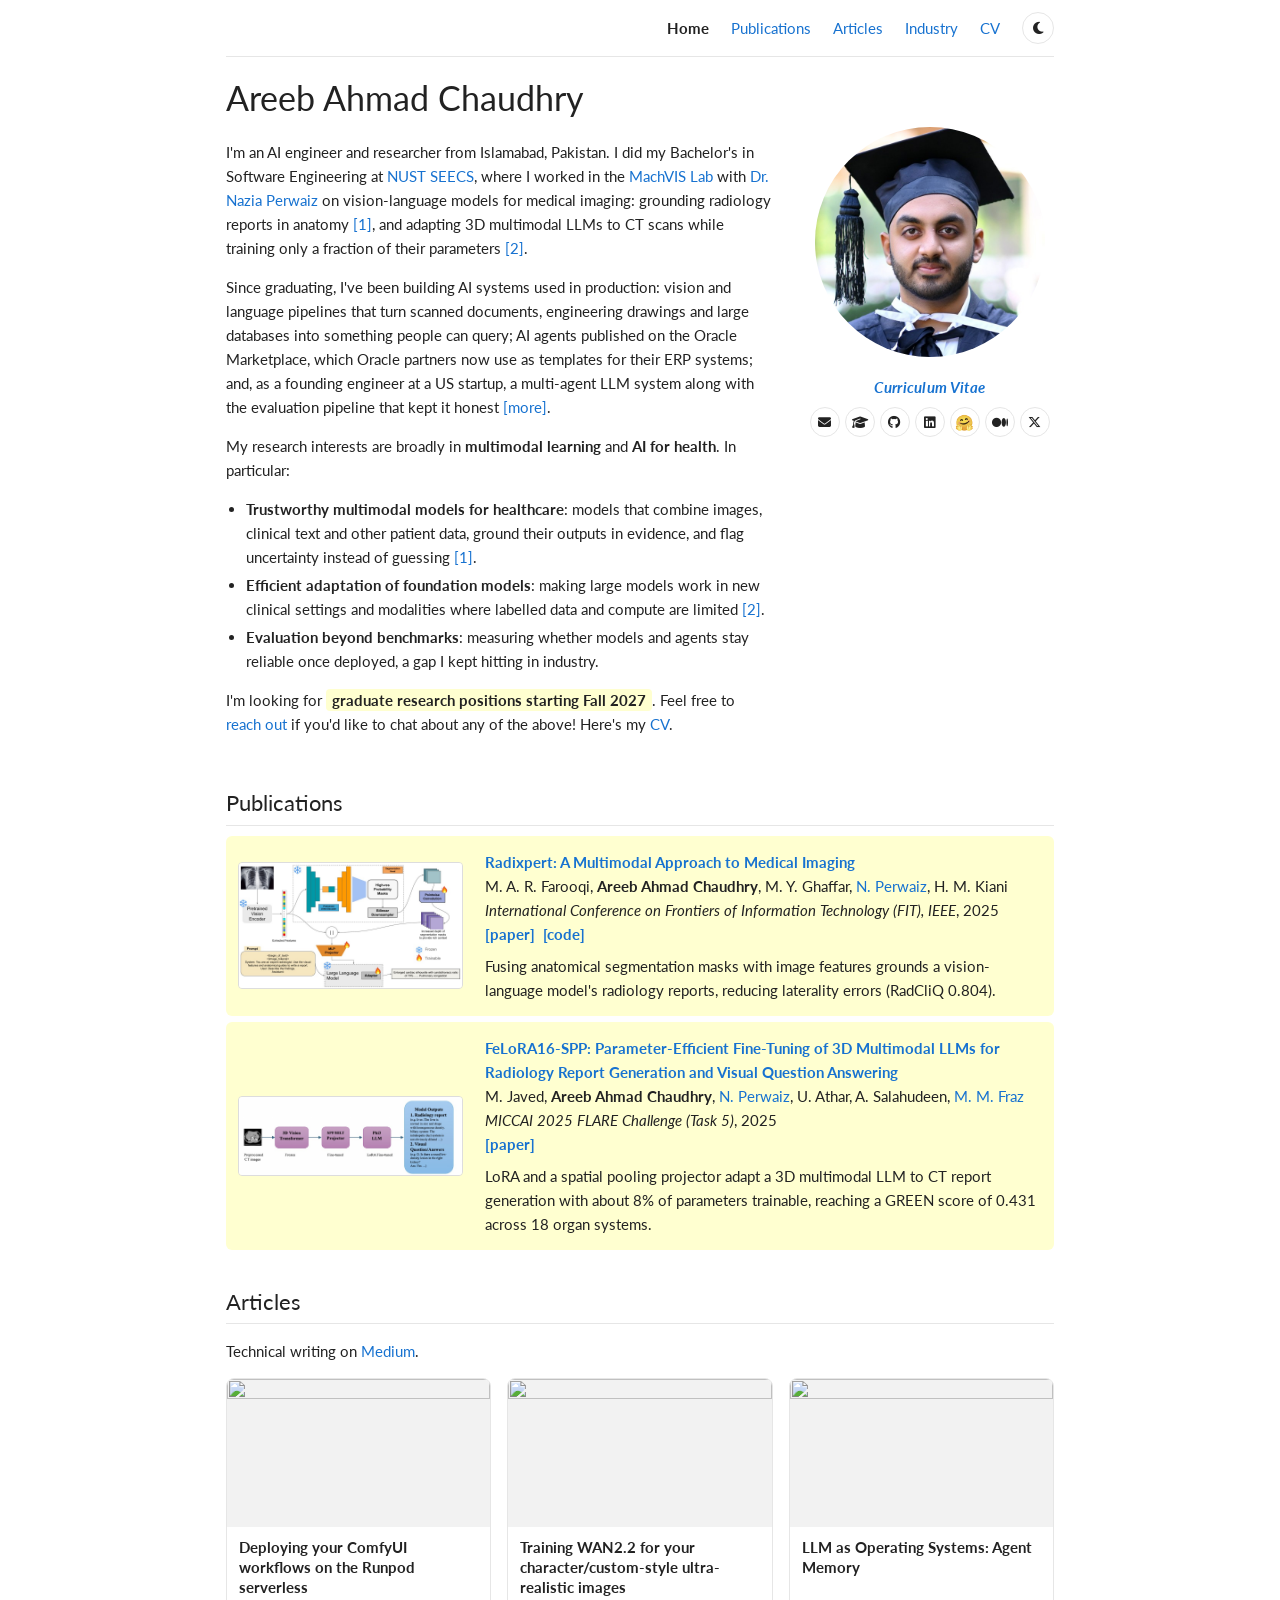
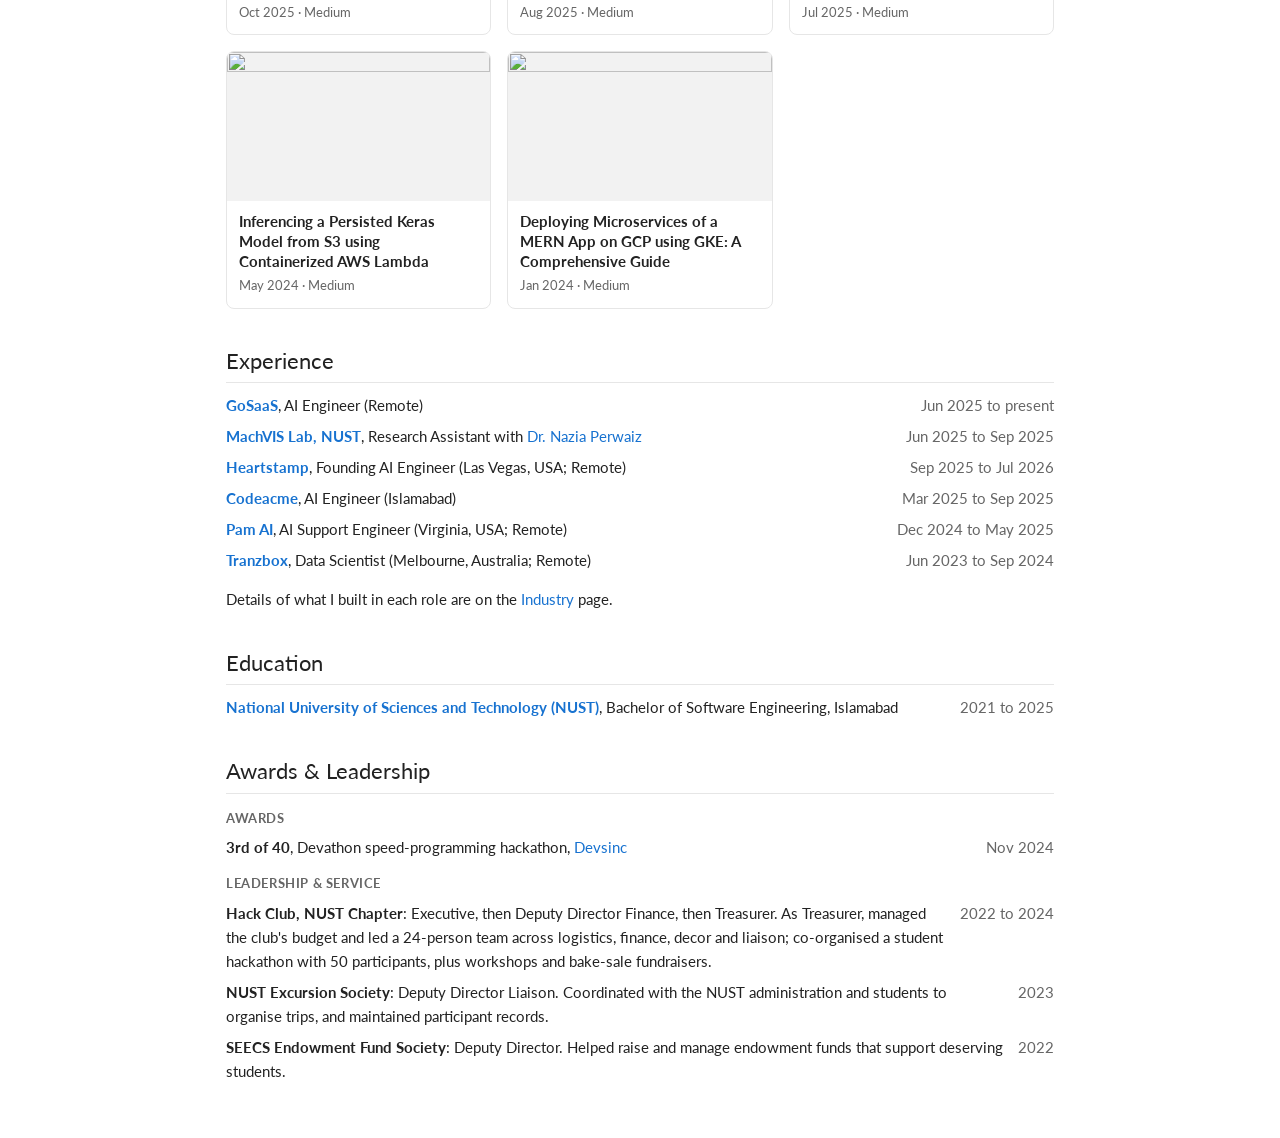
==== index.html @ 4579cf92 "Point Radixpert code link to AreebAhmad-02/Radixpertv2 (site and CV) Co-Authored-By: Claude Opus 5.5" ====
<!DOCTYPE html>
<html lang="en">
<head>
<meta charset="utf-8">
<meta name="viewport" content="width=device-width, initial-scale=1">
<title>Areeb Ahmad Chaudhry</title>
<meta name="description" content="Areeb Ahmad Chaudhry: AI engineer working on multimodal learning, LLM agents and trustworthy AI. Looking for graduate research positions starting Fall 2027.">
<link href="https://fonts.googleapis.com/css2?family=Lato:wght@400;700&display=swap" rel="stylesheet">
<link rel="stylesheet" href="https://cdnjs.cloudflare.com/ajax/libs/font-awesome/6.5.2/css/all.min.css">
<script>(function(){try{var t=localStorage.getItem('theme');if(t)document.documentElement.setAttribute('data-theme',t);}catch(e){}})();</script>
<link rel="icon" href="favicon.svg" type="image/svg+xml">
<link rel="icon" href="favicon-32.png" sizes="32x32" type="image/png">
<link rel="apple-touch-icon" href="apple-touch-icon.png">
<link rel="stylesheet" href="style.css?v=7">
</head>
<body>
<div class="wrap">
  <header class="top"><nav><a class="on" href="./">Home</a><a href="./#publications">Publications</a><a href="./#articles">Articles</a><a href="industry.html">Industry</a><a href="cv.html">CV</a><button class="theme" id="themeBtn" type="button" aria-label="Switch light or dark mode" title="Light / dark"><i class="fa-solid fa-moon"></i></button></nav></header>

  <div class="intro">
    <div class="bio">
      <h1>Areeb Ahmad Chaudhry</h1>
      <p>I'm an AI engineer and researcher from Islamabad, Pakistan. I did my Bachelor's in Software Engineering at <a href="https://seecs.nust.edu.pk/">NUST SEECS</a>, where I worked in the <a href="https://vision.seecs.edu.pk/">MachVIS Lab</a> with <a href="https://scholar.google.com/citations?user=8q5XnWQAAAAJ&hl=en">Dr. Nazia Perwaiz</a> on vision-language models for medical imaging: grounding radiology reports in anatomy <a href="#radixpert">[1]</a>, and adapting 3D multimodal LLMs to CT scans while training only a fraction of their parameters <a href="#felora">[2]</a>.</p>
      <p>Since graduating, I've been building AI systems used in production: vision and language pipelines that turn scanned documents, engineering drawings and large databases into something people can query; AI agents published on the Oracle Marketplace, which Oracle partners now use as templates for their ERP systems; and, as a founding engineer at a US startup, a multi-agent LLM system along with the evaluation pipeline that kept it honest <a href="industry.html">[more]</a>.</p>
      <p>My research interests are broadly in <b>multimodal learning</b> and <b>AI for health</b>. In particular:</p>
      <ul class="interests">
        <li><b>Trustworthy multimodal models for healthcare</b>: models that combine images, clinical text and other patient data, ground their outputs in evidence, and flag uncertainty instead of guessing <a href="#radixpert">[1]</a>.</li>
        <li><b>Efficient adaptation of foundation models</b>: making large models work in new clinical settings and modalities where labelled data and compute are limited <a href="#felora">[2]</a>.</li>
        <li><b>Evaluation beyond benchmarks</b>: measuring whether models and agents stay reliable once deployed, a gap I kept hitting in industry.</li>
      </ul>
      <p>I'm looking for <b class="cta">graduate research positions starting Fall 2027</b>. Feel free to <a href="mailto:chaudhry.bese21seecs@seecs.edu.pk">reach out</a> if you'd like to chat about any of the above! Here's my <a href="cv.html">CV</a>.</p>
    </div>
    <div class="photo"><img src="images/areeb.jpg" alt="Areeb Ahmad Chaudhry"><a class="cvlink" href="cv.html">Curriculum Vitae</a><div class="circsoc"><a href="mailto:chaudhry.bese21seecs@seecs.edu.pk" title="Email" aria-label="Email"><i class="fa-solid fa-envelope"></i></a><a href="https://scholar.google.com/citations?user=gaDnnFwAAAAJ" title="Google Scholar" aria-label="Google Scholar" target="_blank" rel="noopener"><i class="fa-solid fa-graduation-cap"></i></a><a href="https://github.com/AreebAhmad-02" title="GitHub" aria-label="GitHub" target="_blank" rel="noopener"><i class="fa-brands fa-github"></i></a><a href="https://linkedin.com/in/areeb-ahmad02" title="LinkedIn" aria-label="LinkedIn" target="_blank" rel="noopener"><i class="fa-brands fa-linkedin"></i></a><a href="https://huggingface.co/Areeb-02" title="Hugging Face" aria-label="Hugging Face" target="_blank" rel="noopener"><span class="hfi">🤗</span></a><a href="https://medium.com/@ahmadareeb3026" title="Medium" aria-label="Medium" target="_blank" rel="noopener"><i class="fa-brands fa-medium"></i></a><a href="https://x.com/areebahmad_ai" title="X" aria-label="X" target="_blank" rel="noopener"><i class="fa-brands fa-x-twitter"></i></a></div></div>
  </div>

  <h2 id="publications">Publications</h2>
  <div class="pub hl" id="radixpert">
    <div class="thumb"><img src="images/radixpert.jpg" alt="Radixpert architecture"></div>
    <div class="txt">
      <a href="https://ieeexplore.ieee.org/abstract/document/11333658"><span class="papername">Radixpert: A Multimodal Approach to Medical Imaging</span></a><br>
      M. A. R. Farooqi, <b>Areeb Ahmad Chaudhry</b>, M. Y. Ghaffar, <a href="https://scholar.google.com/citations?user=8q5XnWQAAAAJ&hl=en">N. Perwaiz</a>, H. M. Kiani<br>
      <span class="venue">International Conference on Frontiers of Information Technology (FIT), IEEE</span>, 2025<br>
      <span class="btns"><a href="https://ieeexplore.ieee.org/abstract/document/11333658">[paper]</a> <a href="https://github.com/AreebAhmad-02/Radixpertv2">[code]</a></span>
      <p>Fusing anatomical segmentation masks with image features grounds a vision-language model's radiology reports, reducing laterality errors (RadCliQ 0.804).</p>
    </div>
  </div>
  <div class="pub hl" id="felora">
    <div class="thumb"><img src="images/felora.jpg" alt="FeLoRA16-SPP pipeline"></div>
    <div class="txt">
      <a href="https://openreview.net/forum?id=cFrCa5Rvk6"><span class="papername">FeLoRA16-SPP: Parameter-Efficient Fine-Tuning of 3D Multimodal LLMs for Radiology Report Generation and Visual Question Answering</span></a><br>
      M. Javed, <b>Areeb Ahmad Chaudhry</b>, <a href="https://scholar.google.com/citations?user=8q5XnWQAAAAJ&hl=en">N. Perwaiz</a>, U. Athar, A. Salahudeen, <a href="https://scholar.google.com/citations?user=tpfgan0AAAAJ&hl=en">M. M. Fraz</a><br>
      <span class="venue">MICCAI 2025 FLARE Challenge (Task 5)</span>, 2025<br>
      <span class="btns"><a href="https://openreview.net/forum?id=cFrCa5Rvk6">[paper]</a></span>
      <p>LoRA and a spatial pooling projector adapt a 3D multimodal LLM to CT report generation with about 8% of parameters trainable, reaching a GREEN score of 0.431 across 18 organ systems.</p>
    </div>
  </div>

  <h2 id="articles">Articles</h2>
  <p>Technical writing on <a href="https://medium.com/@ahmadareeb3026" target="_blank" rel="noopener">Medium</a>.</p>
    <div class="artgrid">
    <a class="art" href="https://medium.com/@ahmadareeb3026/deploying-your-comfyui-workflows-on-the-runpod-serverless-2f0f0a79a8e8" target="_blank" rel="noopener"><img src="https://cdn-images-1.medium.com/max/1024/0*BXoYJKGeRRl789d8.png" alt=""><span class="arttitle">Deploying your ComfyUI workflows on the Runpod serverless</span><span class="artdate">Oct 2025 · Medium</span></a>
    <a class="art" href="https://medium.com/@ahmadareeb3026/training-wan2-2-for-your-character-custom-style-ultra-realistic-images-f8993350c862" target="_blank" rel="noopener"><img src="https://cdn-images-1.medium.com/max/1024/1*T2lGdZhHcwRC3Qsj7nzWSw.png" alt=""><span class="arttitle">Training WAN2.2 for your character/custom-style ultra-realistic images</span><span class="artdate">Aug 2025 · Medium</span></a>
    <a class="art" href="https://medium.com/@ahmadareeb3026/llm-as-operating-systems-agent-memory-b70c1213a5f7" target="_blank" rel="noopener"><img src="https://cdn-images-1.medium.com/max/855/1*ynoFM_j2BGD4Xfq0XisX4w.png" alt=""><span class="arttitle">LLM as Operating Systems: Agent Memory</span><span class="artdate">Jul 2025 · Medium</span></a>
    <a class="art" href="https://medium.com/@ahmadareeb3026/reading-and-prediction-using-persisted-keras-model-on-aws-lambda-using-docker-image-03d959a5521e" target="_blank" rel="noopener"><img src="https://cdn-images-1.medium.com/max/1024/1*e2LWaDAqcRlOZsM_Of6LMQ.png" alt=""><span class="arttitle">Inferencing a Persisted Keras Model from S3 using Containerized AWS Lambda</span><span class="artdate">May 2024 · Medium</span></a>
    <a class="art" href="https://medium.com/@ahmadareeb3026/streamlining-microservices-of-a-mern-app-on-gcp-using-gke-a-comprehensive-guide-286a80f2ec38" target="_blank" rel="noopener"><img src="https://cdn-images-1.medium.com/max/1024/1*M5GV9zSZxFeFDQhAv7I5dw.png" alt=""><span class="arttitle">Deploying Microservices of a MERN App on GCP using GKE: A Comprehensive Guide</span><span class="artdate">Jan 2024 · Medium</span></a>
  </div>

  <h2>Experience</h2>
  <div class="row"><div><a href="https://gosaas.ai/"><b>GoSaaS</b></a>, AI Engineer (Remote)</div><div class="when">Jun 2025 to present</div></div>
  <div class="row"><div><a href="https://vision.seecs.edu.pk/"><b>MachVIS Lab, NUST</b></a>, Research Assistant with <a href="https://scholar.google.com/citations?user=8q5XnWQAAAAJ&hl=en">Dr. Nazia Perwaiz</a></div><div class="when">Jun 2025 to Sep 2025</div></div>
  <div class="row"><div><a href="https://heartstamp.com/"><b>Heartstamp</b></a>, Founding AI Engineer (Las Vegas, USA; Remote)</div><div class="when">Sep 2025 to Jul 2026</div></div>
  <div class="row"><div><a href="https://codeacme.com/"><b>Codeacme</b></a>, AI Engineer (Islamabad)</div><div class="when">Mar 2025 to Sep 2025</div></div>
  <div class="row"><div><a href="https://pam.ai/"><b>Pam AI</b></a>, AI Support Engineer (Virginia, USA; Remote)</div><div class="when">Dec 2024 to May 2025</div></div>
  <div class="row"><div><a href="https://tranzbox.au/"><b>Tranzbox</b></a>, Data Scientist (Melbourne, Australia; Remote)</div><div class="when">Jun 2023 to Sep 2024</div></div>
  <p>Details of what I built in each role are on the <a href="industry.html">Industry</a> page.</p>

  <h2>Education</h2>
  <div class="row"><div><a href="https://nust.edu.pk/"><b>National University of Sciences and Technology (NUST)</b></a>, Bachelor of Software Engineering, Islamabad</div><div class="when">2021 to 2025</div></div>

  <h2 id="activities">Awards &amp; Leadership</h2>
  <p class="sub"><b>Awards</b></p>
  <div class="row"><div><b>3rd of 40</b>, Devathon speed-programming hackathon, <a href="https://devsinc.com/" target="_blank" rel="noopener">Devsinc</a></div><div class="when">Nov 2024</div></div>
  <p class="sub"><b>Leadership &amp; Service</b></p>
  <div class="row"><div><b>Hack Club, NUST Chapter</b>: Executive, then Deputy Director Finance, then Treasurer. As Treasurer, managed the club's budget and led a 24-person team across logistics, finance, decor and liaison; co-organised a student hackathon with 50 participants, plus workshops and bake-sale fundraisers.</div><div class="when">2022 to 2024</div></div>
  <div class="row"><div><b>NUST Excursion Society</b>: Deputy Director Liaison. Coordinated with the NUST administration and students to organise trips, and maintained participant records.</div><div class="when">2023</div></div>
  <div class="row"><div><b>SEECS Endowment Fund Society</b>: Deputy Director. Helped raise and manage endowment funds that support deserving students.</div><div class="when">2022</div></div>

</div>
<script>
(function(){var b=document.getElementById('themeBtn'),r=document.documentElement;
function cur(){var t=r.getAttribute('data-theme');return t==='dark'?'dark':'light';}
function ic(){b.innerHTML=cur()==='dark'?'<i class="fa-solid fa-sun"></i>':'<i class="fa-solid fa-moon"></i>';}
b.addEventListener('click',function(){var n=cur()==='dark'?'light':'dark';r.setAttribute('data-theme',n);try{localStorage.setItem('theme',n);}catch(e){}ic();});ic();})();
</script>
</body>
</html>
---- style.css ----
:root { --bg:#fff; --link:#1772d0; --hover:#f09228; --text:#222; --muted:#666; --hl:#ffffd0; --chip:#eef4fb; --rule:#e6e6e6; }
* { box-sizing:border-box; }
body { margin:0; background:var(--bg); color:var(--text); font-family:'Lato',Verdana,Helvetica,sans-serif; font-size:15px; line-height:1.6; }
.wrap { max-width:860px; margin:0 auto; padding:0 16px 48px; }
a { color:var(--link); text-decoration:none; }
a:hover { color:var(--hover); }
nav { display:flex; justify-content:flex-end; gap:22px; font-size:15px; padding:6px 0 18px; }
nav a.on { color:var(--text); font-weight:700; }
h1 { font-size:34px; font-weight:400; margin:0 0 12px; }
h2 { font-size:22px; font-weight:400; margin:34px 0 10px; padding-bottom:4px; border-bottom:1px solid var(--rule); }
.intro { display:flex; gap:32px; align-items:flex-start; }
.intro .bio { flex:1 1 64%; }
.intro .photo { flex:0 0 30%; text-align:center; }
.intro .photo img { width:100%; max-width:230px; aspect-ratio:1/1; object-fit:cover; object-position:50% 25%; border-radius:50%; }
.links { margin-top:10px; }
.cta { background:var(--hl); padding:2px 6px; border-radius:4px; }
.chips { display:flex; flex-wrap:wrap; gap:8px; margin:6px 0 10px; }
.chip { background:var(--chip); color:#1d4f86; font-size:13px; font-weight:700; padding:4px 10px; border-radius:14px; }
ul { padding-left:20px; margin:6px 0; }
li { margin:4px 0; }
.date { color:var(--muted); display:inline-block; min-width:80px; font-weight:700; }
.pub { display:flex; gap:22px; align-items:center; padding:14px 12px; border-radius:6px; margin:6px 0; }
.pub.hl { background:var(--hl); }
.pub .thumb { flex:0 0 28%; }
.pub .thumb img { width:100%; border:1px solid #ddd; border-radius:4px; display:block; background:#fff; }
.pub .txt { flex:1; }
.papername { font-weight:700; }
.venue { font-style:italic; }
.pub p { margin:8px 0 0; }
.row { display:flex; justify-content:space-between; gap:12px; margin:7px 0; }
.row .when { color:var(--muted); white-space:nowrap; }
.job { margin:18px 0; }
.job ul { margin-top:4px; }
.skills div { margin:5px 0; }
.foot { text-align:right; font-size:12px; color:#999; margin-top:40px; }
@media (max-width:640px) {
  nav { justify-content:center; }
  .intro { flex-direction:column-reverse; gap:12px; }
  .intro .photo img { max-width:160px; }
  h1 { text-align:center; }
  .pub { flex-direction:column; align-items:flex-start; }
  .pub .thumb { width:100%; }
  .row { flex-direction:column; gap:0; }
}
.btns a { font-weight:700; margin-right:4px; }

/* ---- theme: dark ---- */
html[data-theme="dark"] { --bg:#121212; --link:#6ab0ff; --hover:#ffb35c; --text:#e6e6e6; --muted:#a0a0a0; --hl:#2a2a1c; --chip:#1d2a3a; --rule:#333; }
html[data-theme="dark"] body { background:#121212; }
html[data-theme="dark"] .chip { color:#9cc8ff; }
html[data-theme="dark"] .pub .thumb img { border-color:#444; }
html[data-theme="dark"] .cta { color:#1a1a1a; background:#ffe680; }
html[data-theme="dark"] .viewer { border-color:#444; }

/* ---- header bar: social icons left, nav + toggle right ---- */
header.top { position:sticky; top:0; z-index:50; display:flex; justify-content:flex-end; align-items:center; gap:12px; padding:12px 0; margin-bottom:14px; flex-wrap:wrap; background:var(--bg); border-bottom:1px solid var(--rule); }
header.top nav { margin-left:auto; }
header.top nav { padding:0; align-items:center; }
.navsoc { display:flex; gap:14px; font-size:19px; align-items:center; }
.navsoc a { color:var(--text); opacity:.85; }
.navsoc a:hover { color:var(--hover); opacity:1; }
.hfi { font-size:18px; line-height:1; filter:grayscale(0.2); }
.theme { background:none; border:1px solid var(--rule); color:var(--text); width:32px; height:32px; border-radius:50%; cursor:pointer; font-size:14px; display:inline-flex; align-items:center; justify-content:center; }
.theme:hover { color:var(--hover); border-color:var(--hover); }

/* ---- under the photo: CV link + round icon buttons ---- */
.photo .cvlink { display:block; margin:12px 0 8px; font-weight:700; font-style:italic; letter-spacing:.3px; }
.circsoc { display:flex; flex-wrap:wrap; justify-content:center; gap:5px; }
.circsoc a { width:30px; height:30px; border:1px solid var(--rule); border-radius:50%; display:inline-flex; align-items:center; justify-content:center; color:var(--text); font-size:13px; }
.circsoc a:hover { color:var(--hover); border-color:var(--hover); }
.circsoc .hfi { font-size:15px; }

@media (max-width:640px) {
  header.top { justify-content:center; }
  .navsoc { justify-content:center; width:100%; }
  header.top nav { justify-content:center; width:100%; }
}

/* ---- articles grid ---- */
.artgrid { display:grid; grid-template-columns:repeat(auto-fill,minmax(240px,1fr)); gap:16px; margin-top:10px; }
.art { display:flex; flex-direction:column; border:1px solid var(--rule); border-radius:8px; overflow:hidden; color:var(--text); background:transparent; transition:transform .15s ease, border-color .15s ease; }
.art:hover { transform:translateY(-2px); border-color:var(--hover); color:var(--text); }
.art img { width:100%; aspect-ratio:16/9; object-fit:cover; display:block; background:#f2f2f2; }
.arttitle { font-weight:700; padding:10px 12px 4px; line-height:1.35; }
.artdate { color:var(--muted); font-size:13px; padding:0 12px 12px; margin-top:auto; }
h2[id], .pub[id] { scroll-margin-top:70px; }
.sub { margin:14px 0 4px; color:var(--muted); font-size:13px; text-transform:uppercase; letter-spacing:.6px; }
ul.interests { margin:4px 0 12px; }
.intro .photo { padding-top:56px; }
@media (max-width:640px){ .intro .photo { padding-top:0; } }
@media (max-width:480px){ header.top nav { gap:12px; font-size:14px; } }
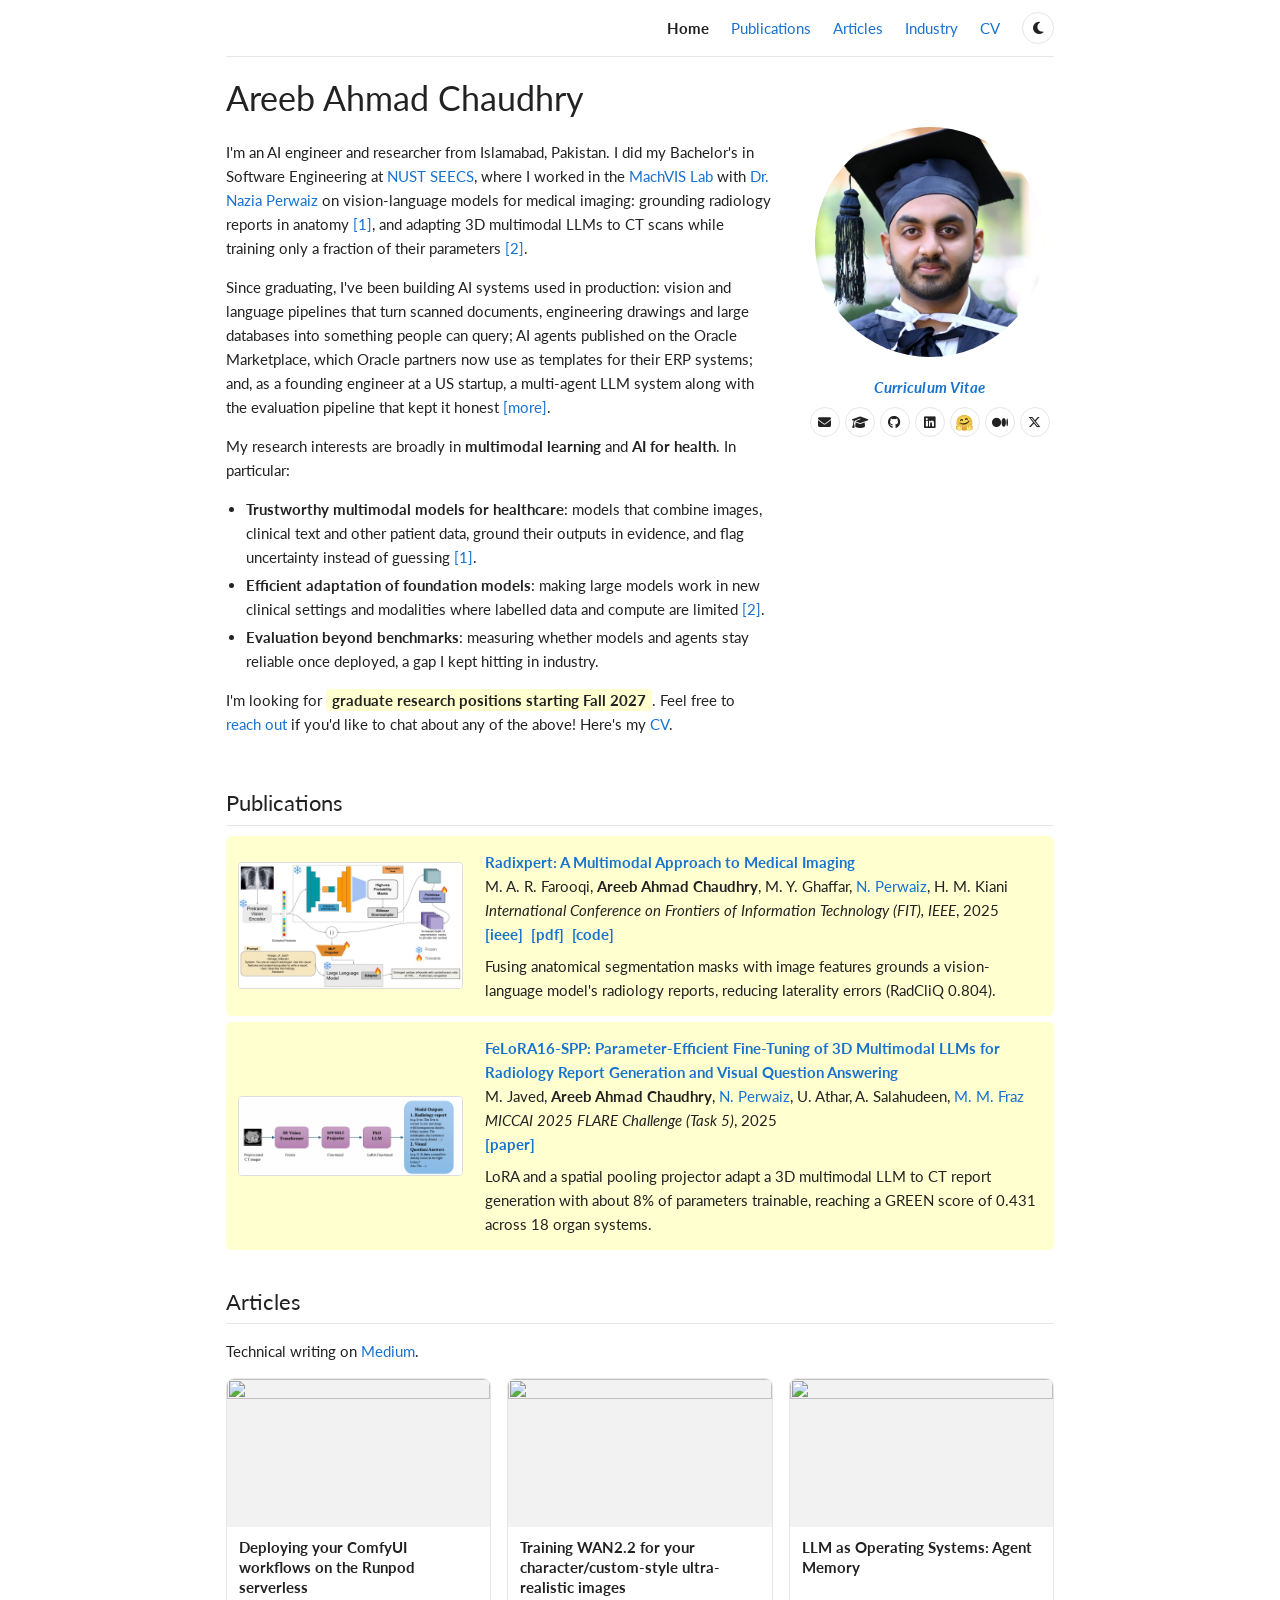
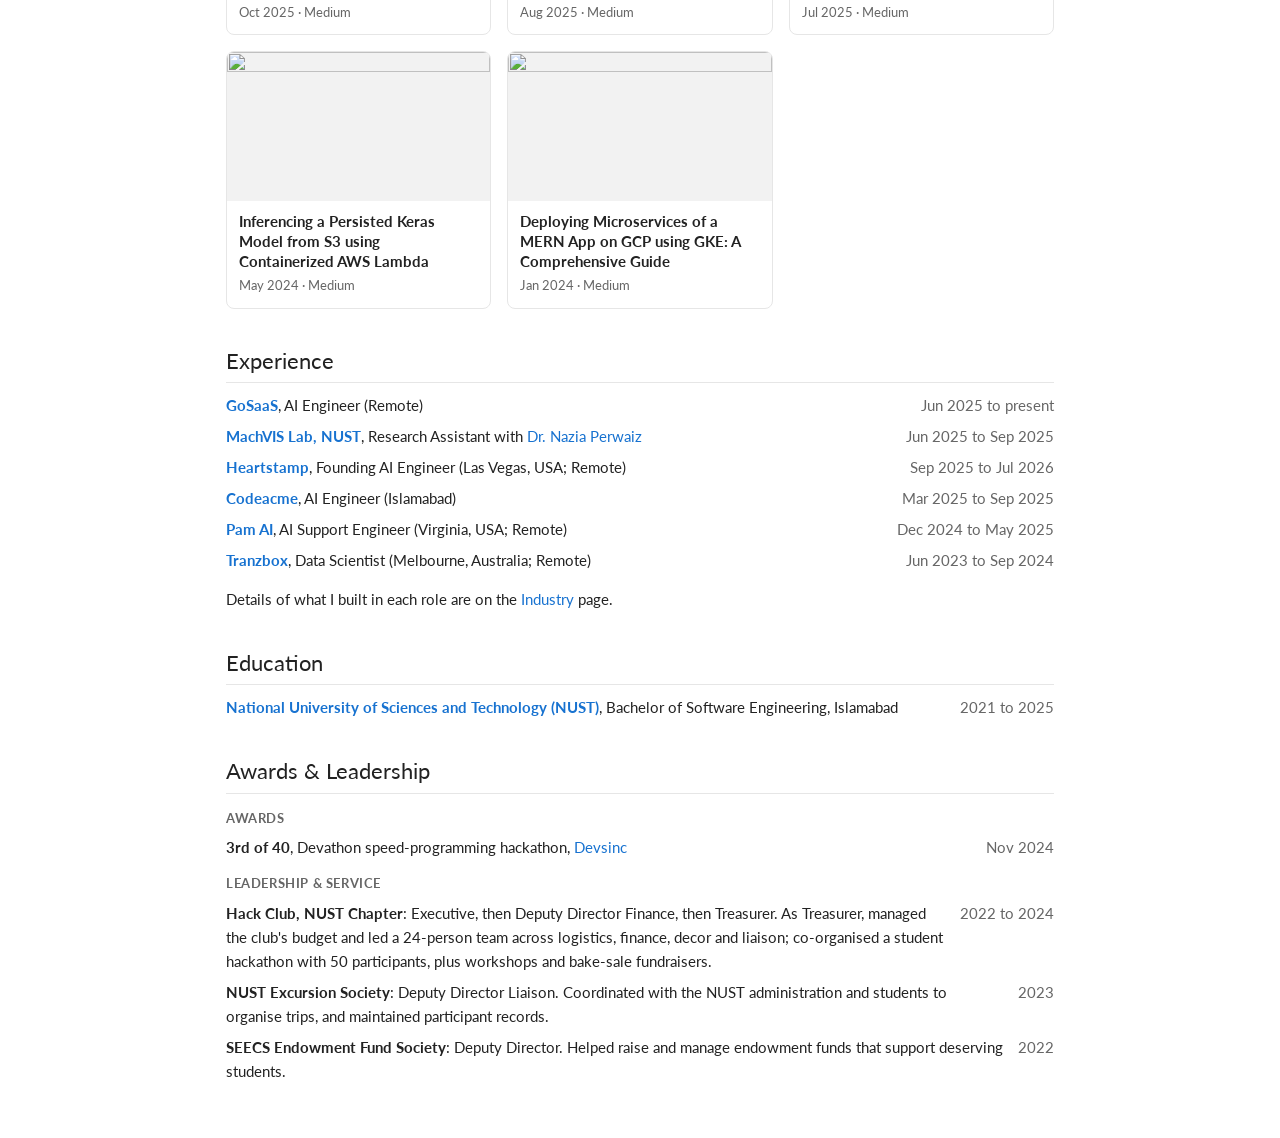
==== commit c02d1978: "Add PDF link to Radixpert publication Co-Authored-By: Claude Sonnet 5.5 <noreply@anthropic.com> Clau" ====
--- a/index.html
+++ b/index.html
@@ -40,7 +40,7 @@
       <a href="https://ieeexplore.ieee.org/abstract/document/11333658"><span class="papername">Radixpert: A Multimodal Approach to Medical Imaging</span></a><br>
       M. A. R. Farooqi, <b>Areeb Ahmad Chaudhry</b>, M. Y. Ghaffar, <a href="https://scholar.google.com/citations?user=8q5XnWQAAAAJ&hl=en">N. Perwaiz</a>, H. M. Kiani<br>
       <span class="venue">International Conference on Frontiers of Information Technology (FIT), IEEE</span>, 2025<br>
-      <span class="btns"><a href="https://ieeexplore.ieee.org/abstract/document/11333658">[paper]</a> <a href="https://github.com/AreebAhmad-02/Radixpertv2">[code]</a></span>
+      <span class="btns"><a href="https://ieeexplore.ieee.org/abstract/document/11333658">[ieee]</a> <a href="https://assets.tina.io/1fb09d03-9237-4c49-aaa9-d024a83c7ac7/Radixpert__A_Staged_Adaptation_and_Hierarchical_Fusion_Framework_for_Radiology_VLMs.pdf">[pdf]</a> <a href="https://github.com/AreebAhmad-02/Radixpertv2">[code]</a></span>
       <p>Fusing anatomical segmentation masks with image features grounds a vision-language model's radiology reports, reducing laterality errors (RadCliQ 0.804).</p>
     </div>
   </div>
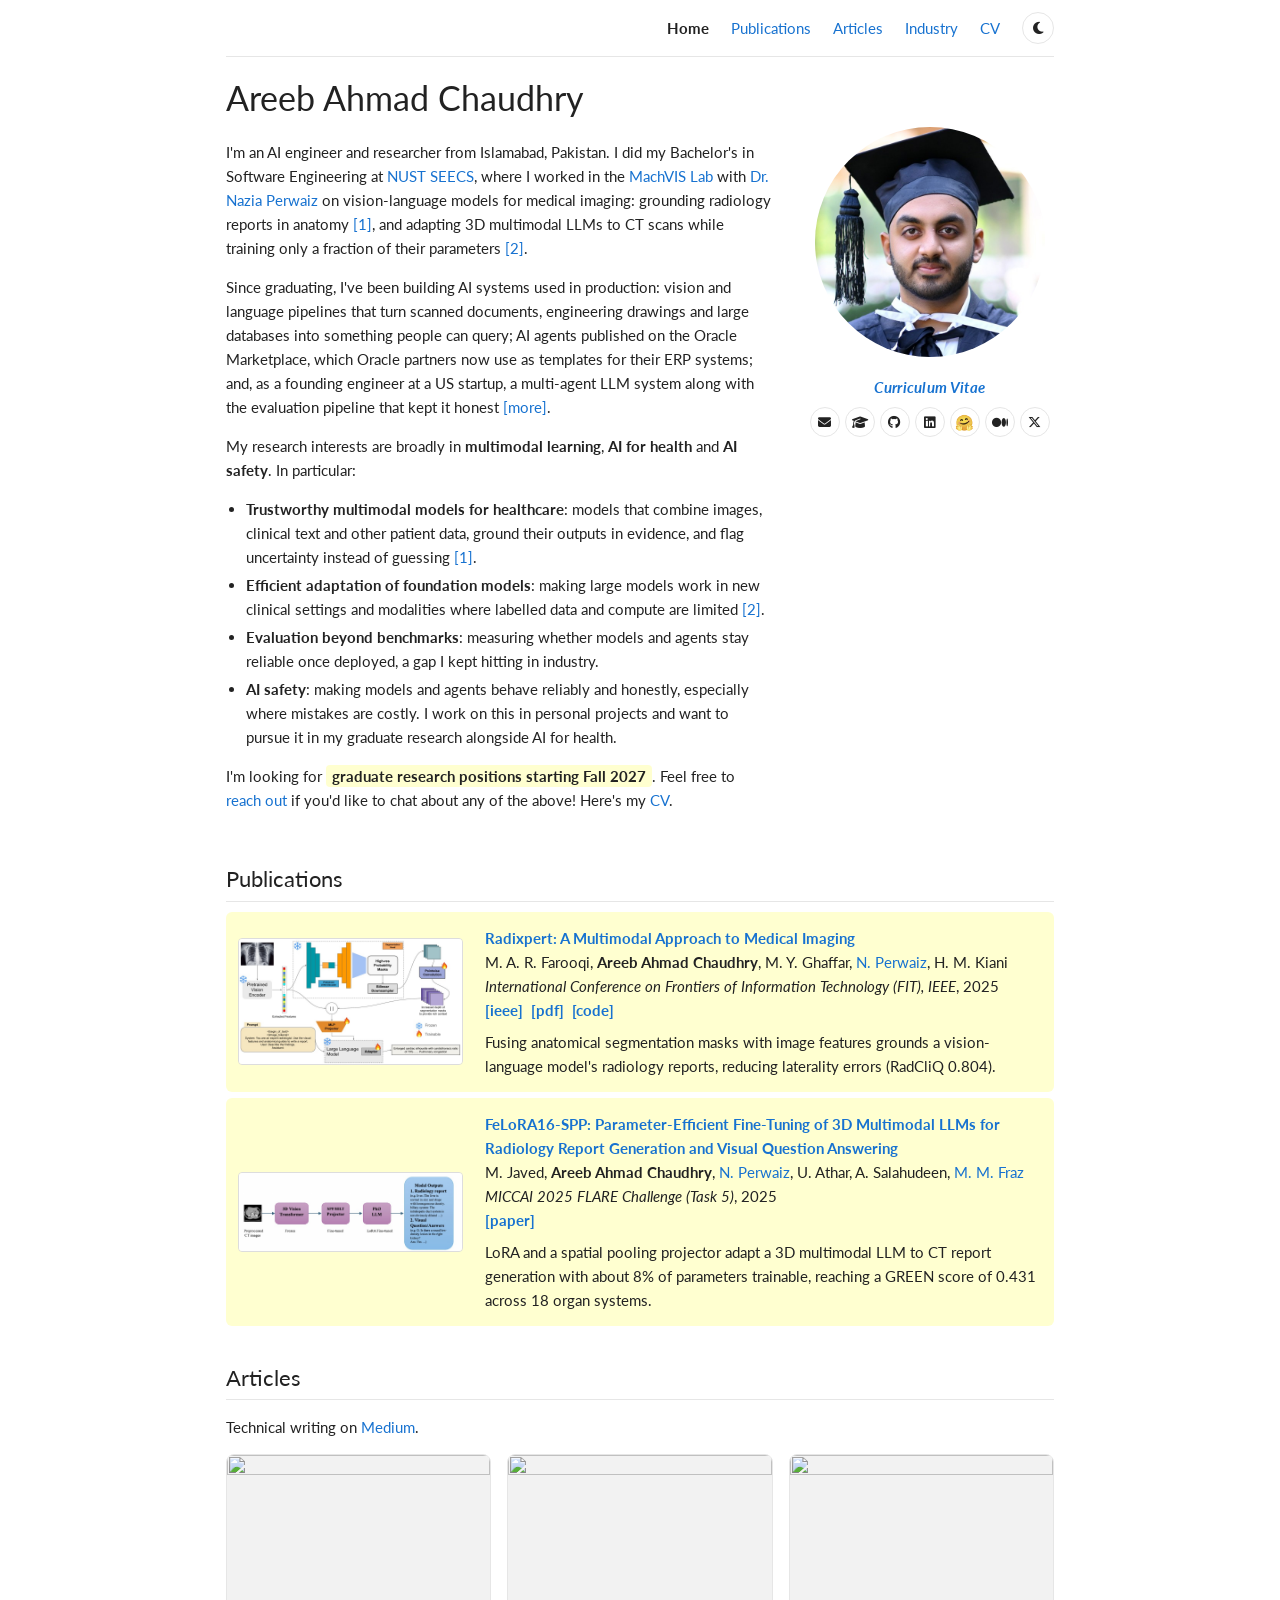
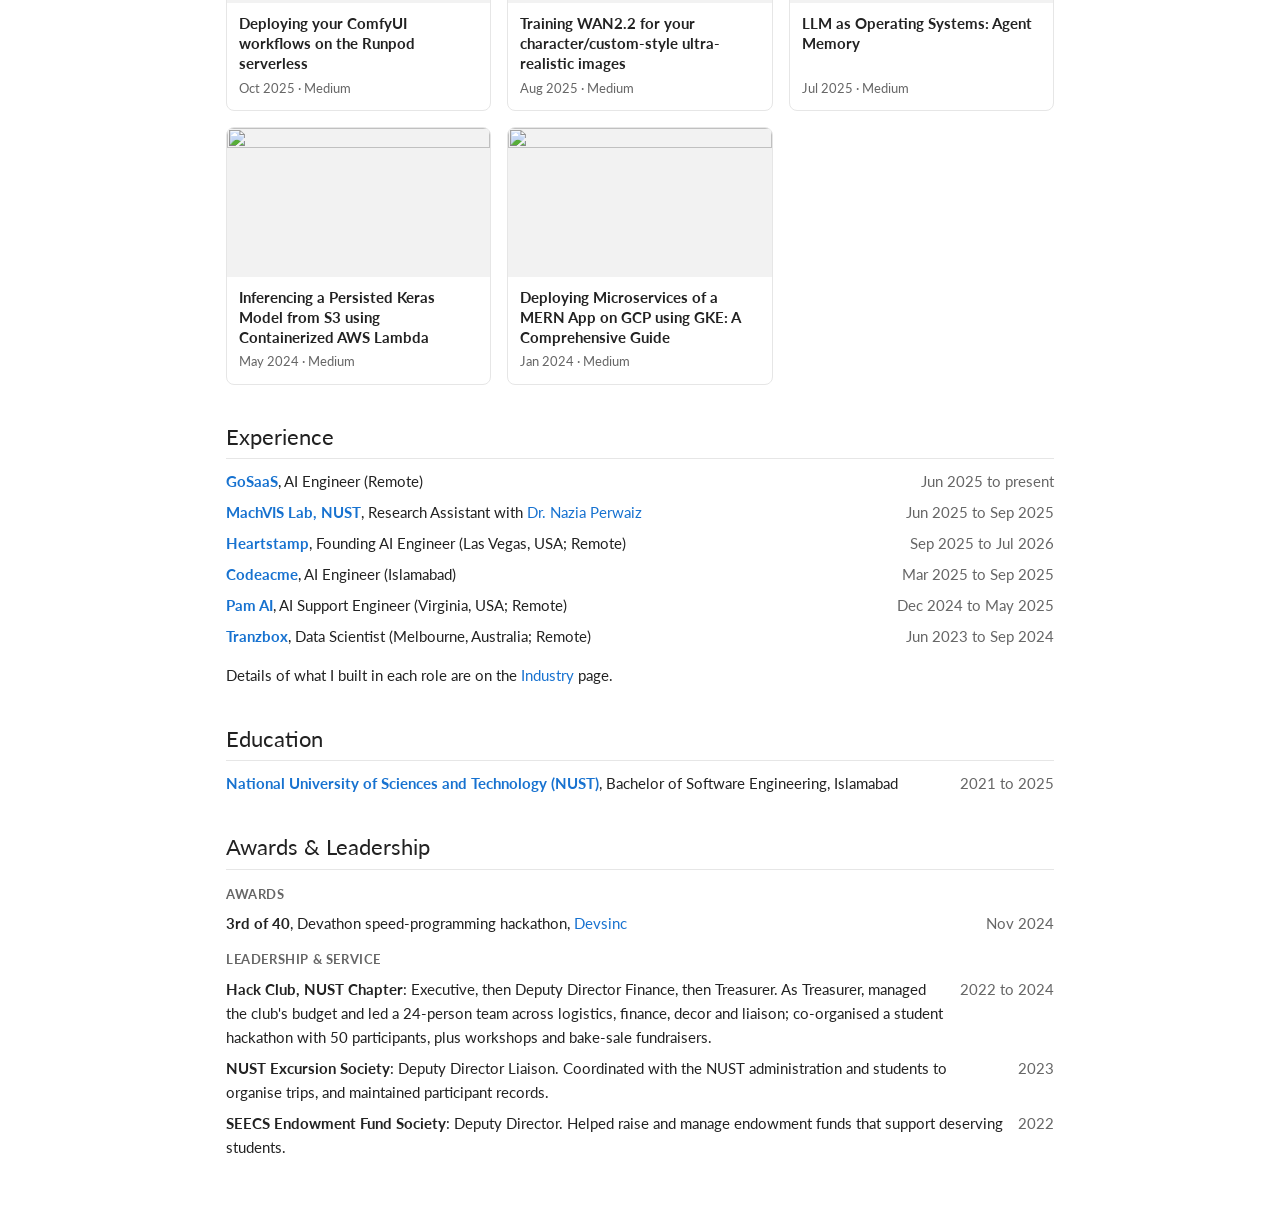
==== commit 8ea05a54: "Add AI safety to research interests on homepage Co-Authored-By: Claude Sonnet 5.5 <noreply@anthropic" ====
--- a/index.html
+++ b/index.html
@@ -4,7 +4,7 @@
 <meta charset="utf-8">
 <meta name="viewport" content="width=device-width, initial-scale=1">
 <title>Areeb Ahmad Chaudhry</title>
-<meta name="description" content="Areeb Ahmad Chaudhry: AI engineer working on multimodal learning, LLM agents and trustworthy AI. Looking for graduate research positions starting Fall 2027.">
+<meta name="description" content="Areeb Ahmad Chaudhry: AI engineer working on multimodal learning, AI for health, LLM agents and AI safety. Looking for graduate research positions starting Fall 2027.">
 <link href="https://fonts.googleapis.com/css2?family=Lato:wght@400;700&display=swap" rel="stylesheet">
 <link rel="stylesheet" href="https://cdnjs.cloudflare.com/ajax/libs/font-awesome/6.5.2/css/all.min.css">
 <script>(function(){try{var t=localStorage.getItem('theme');if(t)document.documentElement.setAttribute('data-theme',t);}catch(e){}})();</script>
@@ -22,11 +22,12 @@
       <h1>Areeb Ahmad Chaudhry</h1>
       <p>I'm an AI engineer and researcher from Islamabad, Pakistan. I did my Bachelor's in Software Engineering at <a href="https://seecs.nust.edu.pk/">NUST SEECS</a>, where I worked in the <a href="https://vision.seecs.edu.pk/">MachVIS Lab</a> with <a href="https://scholar.google.com/citations?user=8q5XnWQAAAAJ&hl=en">Dr. Nazia Perwaiz</a> on vision-language models for medical imaging: grounding radiology reports in anatomy <a href="#radixpert">[1]</a>, and adapting 3D multimodal LLMs to CT scans while training only a fraction of their parameters <a href="#felora">[2]</a>.</p>
       <p>Since graduating, I've been building AI systems used in production: vision and language pipelines that turn scanned documents, engineering drawings and large databases into something people can query; AI agents published on the Oracle Marketplace, which Oracle partners now use as templates for their ERP systems; and, as a founding engineer at a US startup, a multi-agent LLM system along with the evaluation pipeline that kept it honest <a href="industry.html">[more]</a>.</p>
-      <p>My research interests are broadly in <b>multimodal learning</b> and <b>AI for health</b>. In particular:</p>
+      <p>My research interests are broadly in <b>multimodal learning</b>, <b>AI for health</b> and <b>AI safety</b>. In particular:</p>
       <ul class="interests">
         <li><b>Trustworthy multimodal models for healthcare</b>: models that combine images, clinical text and other patient data, ground their outputs in evidence, and flag uncertainty instead of guessing <a href="#radixpert">[1]</a>.</li>
         <li><b>Efficient adaptation of foundation models</b>: making large models work in new clinical settings and modalities where labelled data and compute are limited <a href="#felora">[2]</a>.</li>
         <li><b>Evaluation beyond benchmarks</b>: measuring whether models and agents stay reliable once deployed, a gap I kept hitting in industry.</li>
+        <li><b>AI safety</b>: making models and agents behave reliably and honestly, especially where mistakes are costly. I work on this in personal projects and want to pursue it in my graduate research alongside AI for health.</li>
       </ul>
       <p>I'm looking for <b class="cta">graduate research positions starting Fall 2027</b>. Feel free to <a href="mailto:chaudhry.bese21seecs@seecs.edu.pk">reach out</a> if you'd like to chat about any of the above! Here's my <a href="cv.html">CV</a>.</p>
     </div>
@@ -40,7 +41,7 @@
       <a href="https://ieeexplore.ieee.org/abstract/document/11333658"><span class="papername">Radixpert: A Multimodal Approach to Medical Imaging</span></a><br>
       M. A. R. Farooqi, <b>Areeb Ahmad Chaudhry</b>, M. Y. Ghaffar, <a href="https://scholar.google.com/citations?user=8q5XnWQAAAAJ&hl=en">N. Perwaiz</a>, H. M. Kiani<br>
       <span class="venue">International Conference on Frontiers of Information Technology (FIT), IEEE</span>, 2025<br>
-      <span class="btns"><a href="https://ieeexplore.ieee.org/abstract/document/11333658">[ieee]</a> <a href="https://assets.tina.io/1fb09d03-9237-4c49-aaa9-d024a83c7ac7/Radixpert__A_Staged_Adaptation_and_Hierarchical_Fusion_Framework_for_Radiology_VLMs.pdf">[pdf]</a> <a href="https://github.com/AreebAhmad-02/Radixpertv2">[code]</a></span>
+      <span class="btns"><a target="_blank" rel="noopener" href="https://ieeexplore.ieee.org/abstract/document/11333658">[ieee]</a> <a target="_blank" rel="noopener" href="https://assets.tina.io/1fb09d03-9237-4c49-aaa9-d024a83c7ac7/Radixpert__A_Staged_Adaptation_and_Hierarchical_Fusion_Framework_for_Radiology_VLMs.pdf">[pdf]</a> <a target="_blank" rel="noopener" href="https://github.com/AreebAhmad-02/Radixpertv2">[code]</a></span>
       <p>Fusing anatomical segmentation masks with image features grounds a vision-language model's radiology reports, reducing laterality errors (RadCliQ 0.804).</p>
     </div>
   </div>
@@ -50,7 +51,7 @@
       <a href="https://openreview.net/forum?id=cFrCa5Rvk6"><span class="papername">FeLoRA16-SPP: Parameter-Efficient Fine-Tuning of 3D Multimodal LLMs for Radiology Report Generation and Visual Question Answering</span></a><br>
       M. Javed, <b>Areeb Ahmad Chaudhry</b>, <a href="https://scholar.google.com/citations?user=8q5XnWQAAAAJ&hl=en">N. Perwaiz</a>, U. Athar, A. Salahudeen, <a href="https://scholar.google.com/citations?user=tpfgan0AAAAJ&hl=en">M. M. Fraz</a><br>
       <span class="venue">MICCAI 2025 FLARE Challenge (Task 5)</span>, 2025<br>
-      <span class="btns"><a href="https://openreview.net/forum?id=cFrCa5Rvk6">[paper]</a></span>
+      <span class="btns"><a target="_blank" rel="noopener" href="https://openreview.net/forum?id=cFrCa5Rvk6">[paper]</a></span>
       <p>LoRA and a spatial pooling projector adapt a 3D multimodal LLM to CT report generation with about 8% of parameters trainable, reaching a GREEN score of 0.431 across 18 organ systems.</p>
     </div>
   </div>
@@ -92,5 +93,6 @@
 function ic(){b.innerHTML=cur()==='dark'?'<i class="fa-solid fa-sun"></i>':'<i class="fa-solid fa-moon"></i>';}
 b.addEventListener('click',function(){var n=cur()==='dark'?'light':'dark';r.setAttribute('data-theme',n);try{localStorage.setItem('theme',n);}catch(e){}ic();});ic();})();
 </script>
+<script data-goatcounter="https://areebahmad.goatcounter.com/count" async src="//gc.zgo.at/count.js"></script>
 </body>
 </html>
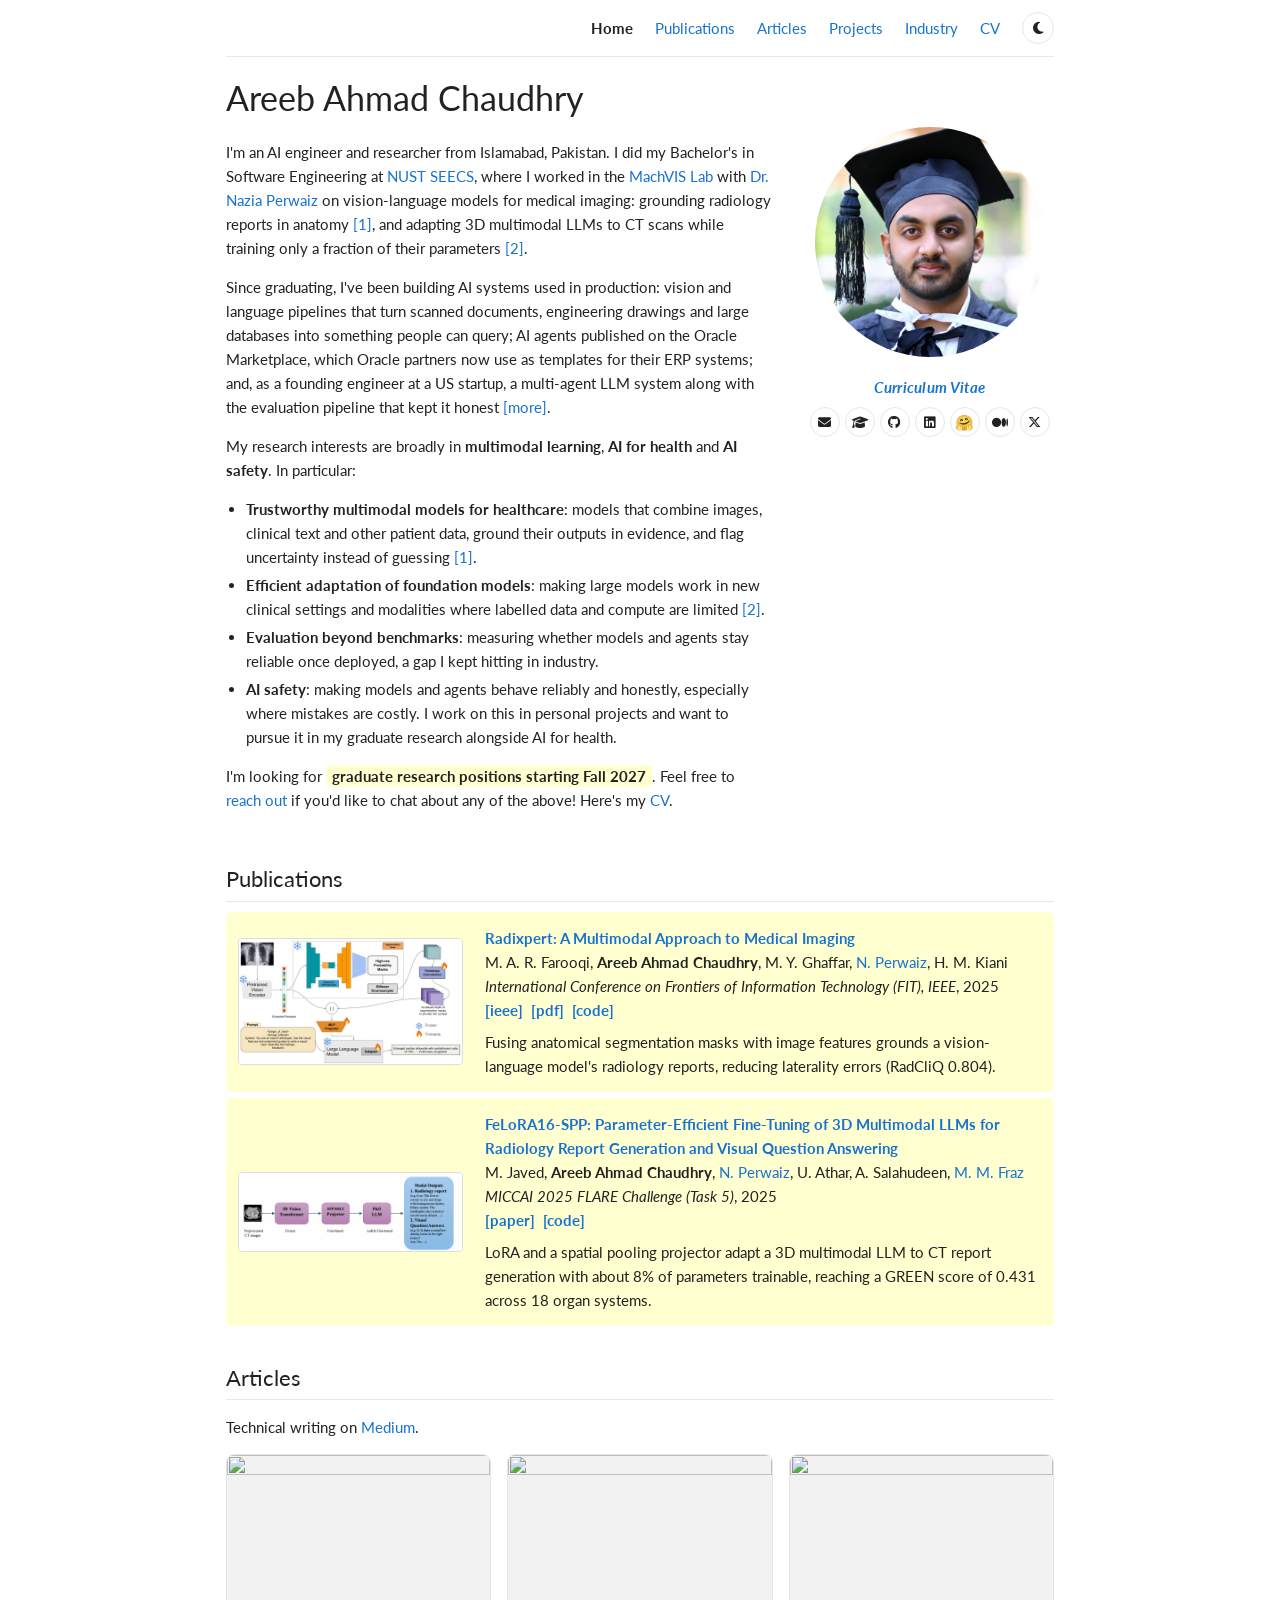
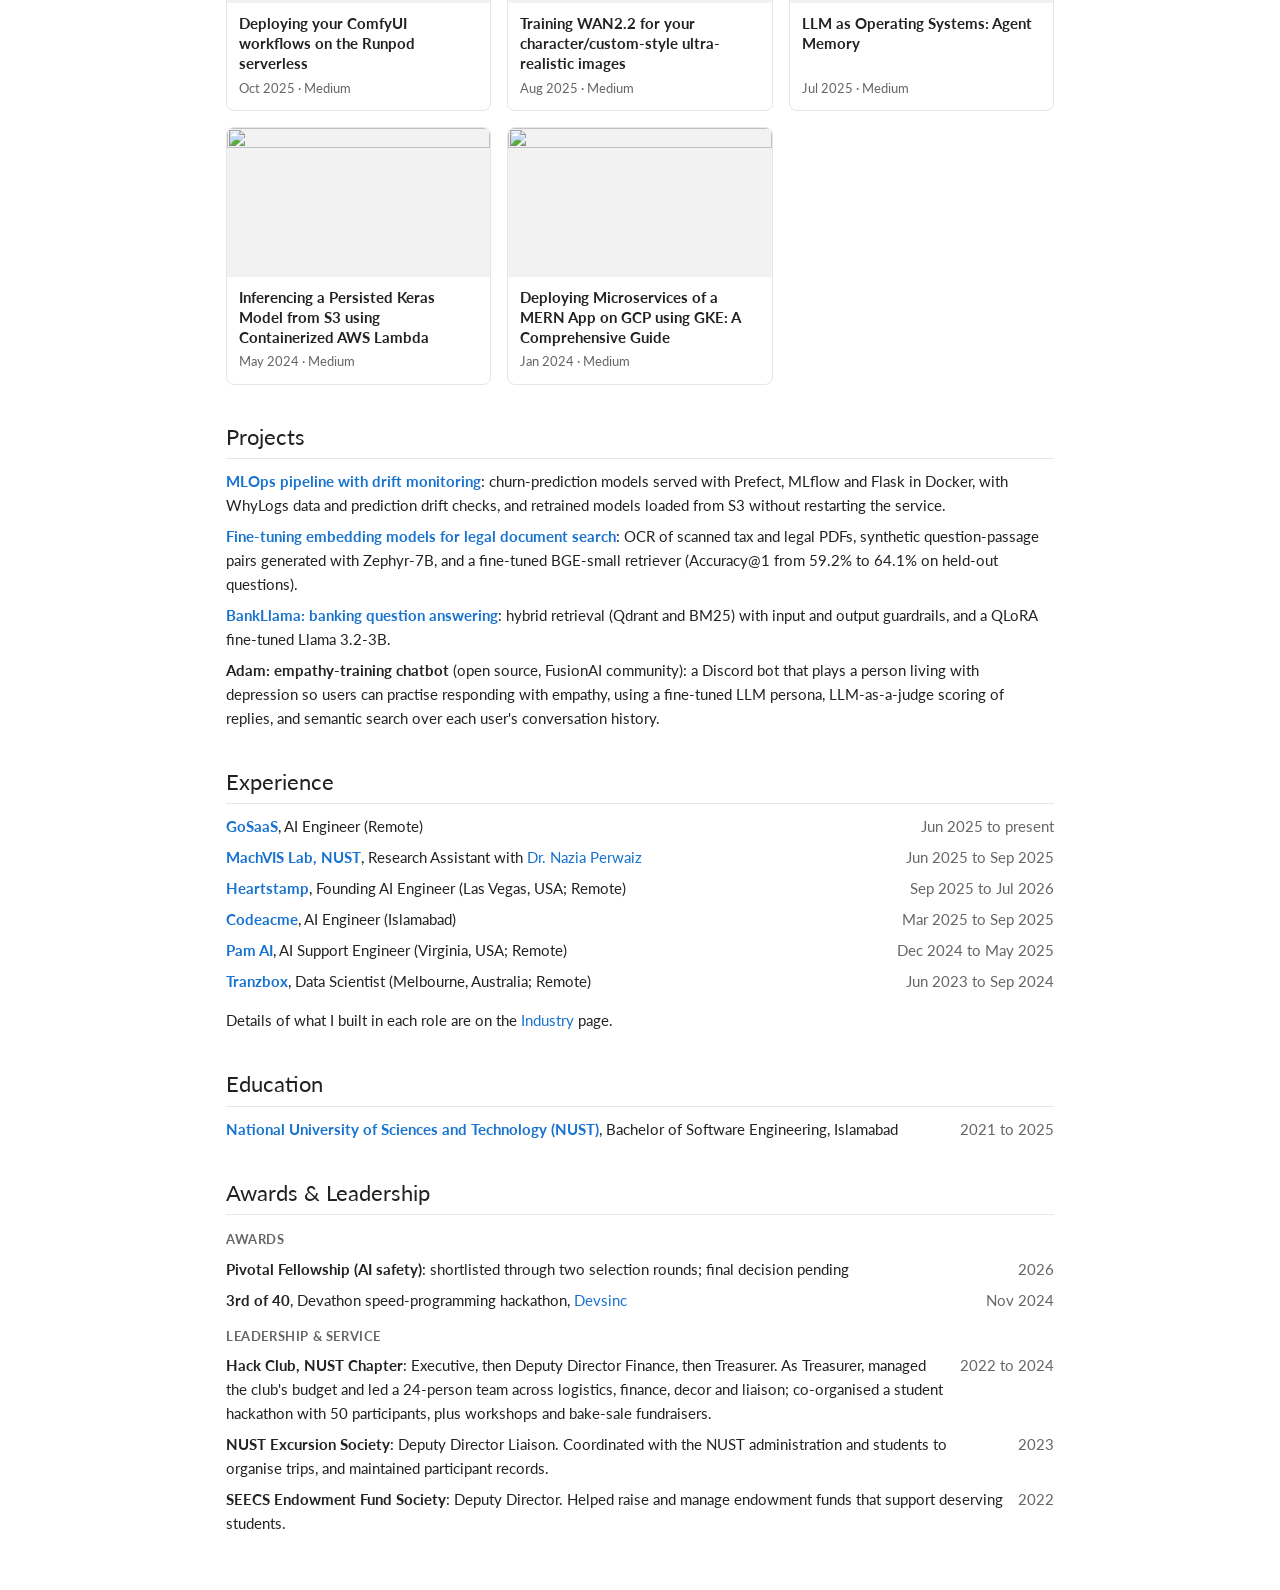
==== commit 1cc82e92: "Add Projects section, Pivotal shortlist, Heartstamp image work and Codeacme GPU/Azure details Co-Aut" ====
--- a/index.html
+++ b/index.html
@@ -15,7 +15,7 @@
 </head>
 <body>
 <div class="wrap">
-  <header class="top"><nav><a class="on" href="./">Home</a><a href="./#publications">Publications</a><a href="./#articles">Articles</a><a href="industry.html">Industry</a><a href="cv.html">CV</a><button class="theme" id="themeBtn" type="button" aria-label="Switch light or dark mode" title="Light / dark"><i class="fa-solid fa-moon"></i></button></nav></header>
+  <header class="top"><nav><a class="on" href="./">Home</a><a href="./#publications">Publications</a><a href="./#articles">Articles</a><a href="./#projects">Projects</a><a href="industry.html">Industry</a><a href="cv.html">CV</a><button class="theme" id="themeBtn" type="button" aria-label="Switch light or dark mode" title="Light / dark"><i class="fa-solid fa-moon"></i></button></nav></header>
 
   <div class="intro">
     <div class="bio">
@@ -51,7 +51,7 @@
       <a href="https://openreview.net/forum?id=cFrCa5Rvk6"><span class="papername">FeLoRA16-SPP: Parameter-Efficient Fine-Tuning of 3D Multimodal LLMs for Radiology Report Generation and Visual Question Answering</span></a><br>
       M. Javed, <b>Areeb Ahmad Chaudhry</b>, <a href="https://scholar.google.com/citations?user=8q5XnWQAAAAJ&hl=en">N. Perwaiz</a>, U. Athar, A. Salahudeen, <a href="https://scholar.google.com/citations?user=tpfgan0AAAAJ&hl=en">M. M. Fraz</a><br>
       <span class="venue">MICCAI 2025 FLARE Challenge (Task 5)</span>, 2025<br>
-      <span class="btns"><a target="_blank" rel="noopener" href="https://openreview.net/forum?id=cFrCa5Rvk6">[paper]</a></span>
+      <span class="btns"><a target="_blank" rel="noopener" href="https://openreview.net/forum?id=cFrCa5Rvk6">[paper]</a> <a target="_blank" rel="noopener" href="https://github.com/AreebAhmad-02/nust-seecs-flare">[code]</a></span>
       <p>LoRA and a spatial pooling projector adapt a 3D multimodal LLM to CT report generation with about 8% of parameters trainable, reaching a GREEN score of 0.431 across 18 organ systems.</p>
     </div>
   </div>
@@ -65,6 +65,12 @@
     <a class="art" href="https://medium.com/@ahmadareeb3026/reading-and-prediction-using-persisted-keras-model-on-aws-lambda-using-docker-image-03d959a5521e" target="_blank" rel="noopener"><img src="https://cdn-images-1.medium.com/max/1024/1*e2LWaDAqcRlOZsM_Of6LMQ.png" alt=""><span class="arttitle">Inferencing a Persisted Keras Model from S3 using Containerized AWS Lambda</span><span class="artdate">May 2024 · Medium</span></a>
     <a class="art" href="https://medium.com/@ahmadareeb3026/streamlining-microservices-of-a-mern-app-on-gcp-using-gke-a-comprehensive-guide-286a80f2ec38" target="_blank" rel="noopener"><img src="https://cdn-images-1.medium.com/max/1024/1*M5GV9zSZxFeFDQhAv7I5dw.png" alt=""><span class="arttitle">Deploying Microservices of a MERN App on GCP using GKE: A Comprehensive Guide</span><span class="artdate">Jan 2024 · Medium</span></a>
   </div>
+
+  <h2 id="projects">Projects</h2>
+  <div class="row"><div><a href="https://github.com/AreebAhmad-02/MLOps-Pipeline-Churn-prediction-sytem" target="_blank" rel="noopener"><b>MLOps pipeline with drift monitoring</b></a>: churn-prediction models served with Prefect, MLflow and Flask in Docker, with WhyLogs data and prediction drift checks, and retrained models loaded from S3 without restarting the service.</div></div>
+  <div class="row"><div><a href="https://github.com/AreebAhmad-02/Embedding-Models-Finetuning" target="_blank" rel="noopener"><b>Fine-tuning embedding models for legal document search</b></a>: OCR of scanned tax and legal PDFs, synthetic question-passage pairs generated with Zephyr-7B, and a fine-tuned BGE-small retriever (Accuracy@1 from 59.2% to 64.1% on held-out questions).</div></div>
+  <div class="row"><div><a href="https://github.com/AreebAhmad-02/Financial-banking-rag-finetuning" target="_blank" rel="noopener"><b>BankLlama: banking question answering</b></a>: hybrid retrieval (Qdrant and BM25) with input and output guardrails, and a QLoRA fine-tuned Llama 3.2-3B.</div></div>
+  <div class="row"><div><b>Adam: empathy-training chatbot</b> (open source, FusionAI community): a Discord bot that plays a person living with depression so users can practise responding with empathy, using a fine-tuned LLM persona, LLM-as-a-judge scoring of replies, and semantic search over each user's conversation history.</div></div>
 
   <h2>Experience</h2>
   <div class="row"><div><a href="https://gosaas.ai/"><b>GoSaaS</b></a>, AI Engineer (Remote)</div><div class="when">Jun 2025 to present</div></div>
@@ -80,6 +86,7 @@
 
   <h2 id="activities">Awards &amp; Leadership</h2>
   <p class="sub"><b>Awards</b></p>
+  <div class="row"><div><b>Pivotal Fellowship (AI safety)</b>: shortlisted through two selection rounds; final decision pending</div><div class="when">2026</div></div>
   <div class="row"><div><b>3rd of 40</b>, Devathon speed-programming hackathon, <a href="https://devsinc.com/" target="_blank" rel="noopener">Devsinc</a></div><div class="when">Nov 2024</div></div>
   <p class="sub"><b>Leadership &amp; Service</b></p>
   <div class="row"><div><b>Hack Club, NUST Chapter</b>: Executive, then Deputy Director Finance, then Treasurer. As Treasurer, managed the club's budget and led a 24-person team across logistics, finance, decor and liaison; co-organised a student hackathon with 50 participants, plus workshops and bake-sale fundraisers.</div><div class="when">2022 to 2024</div></div>
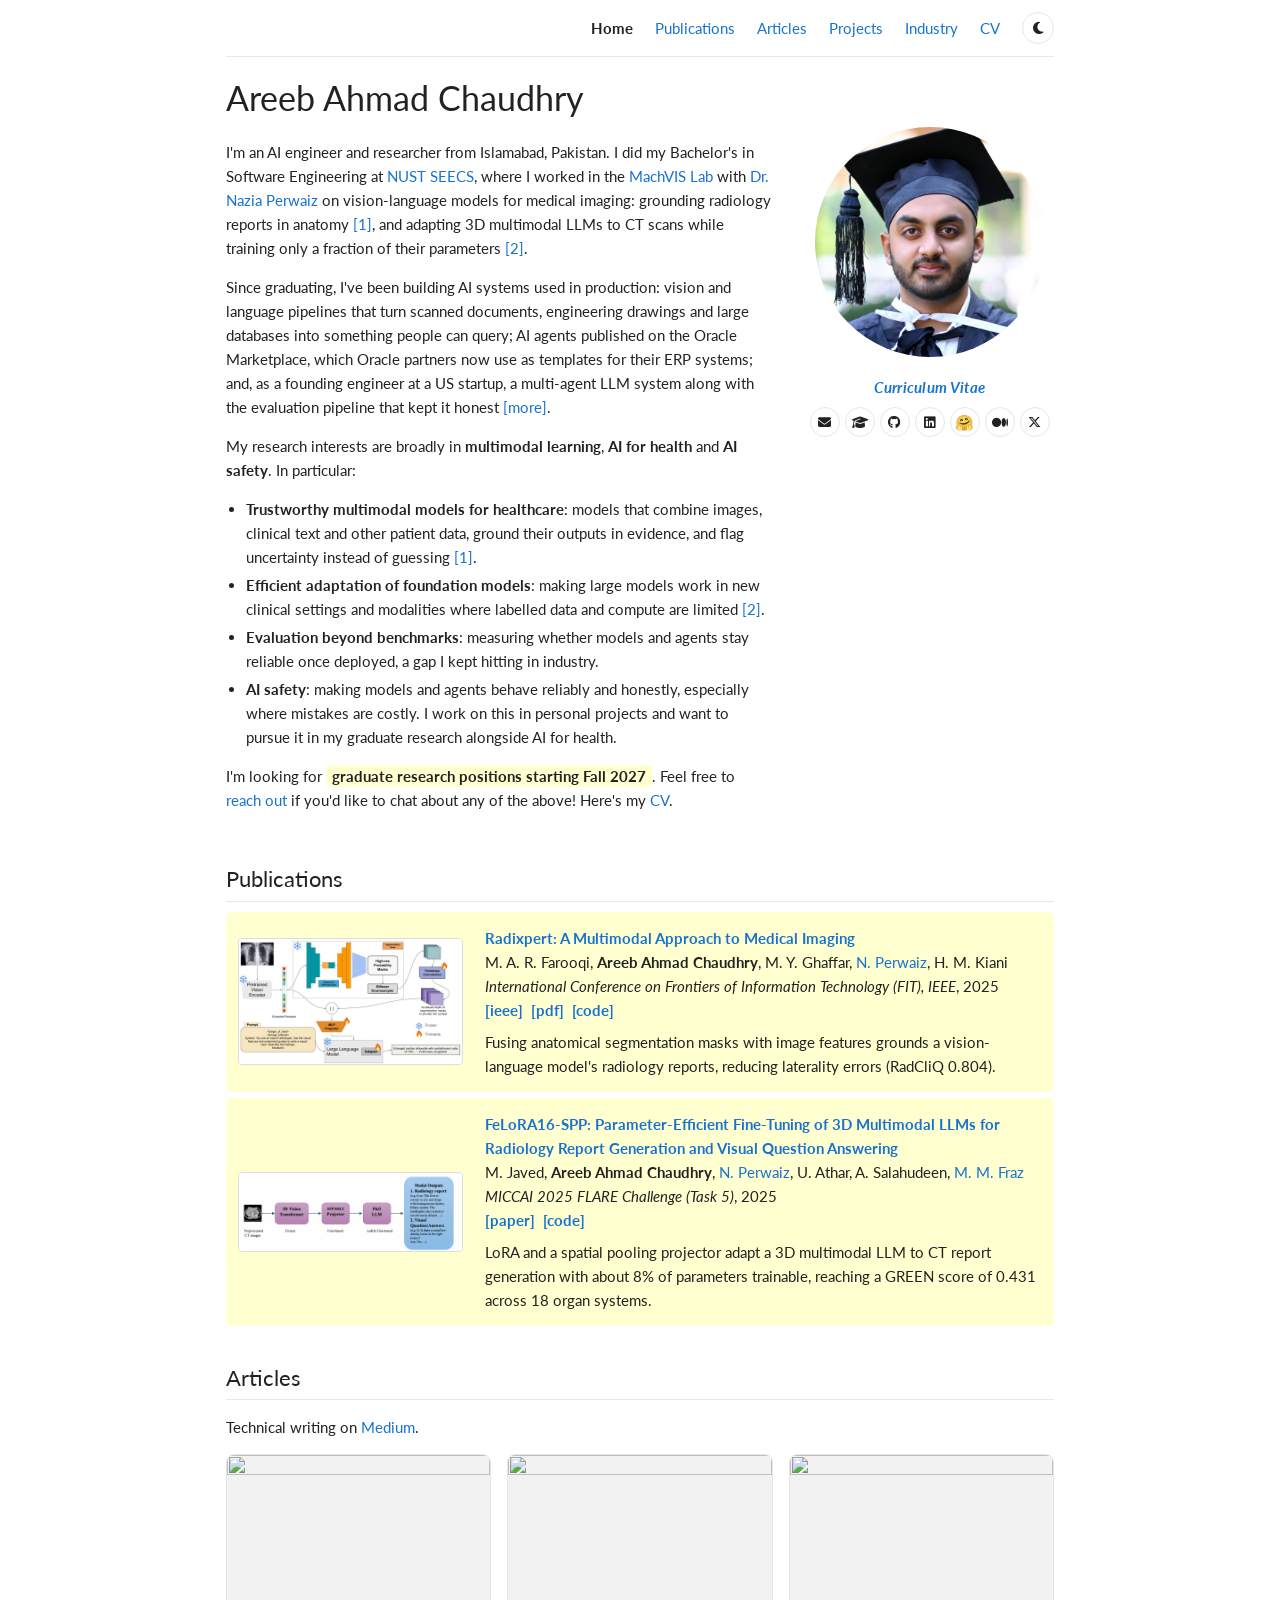
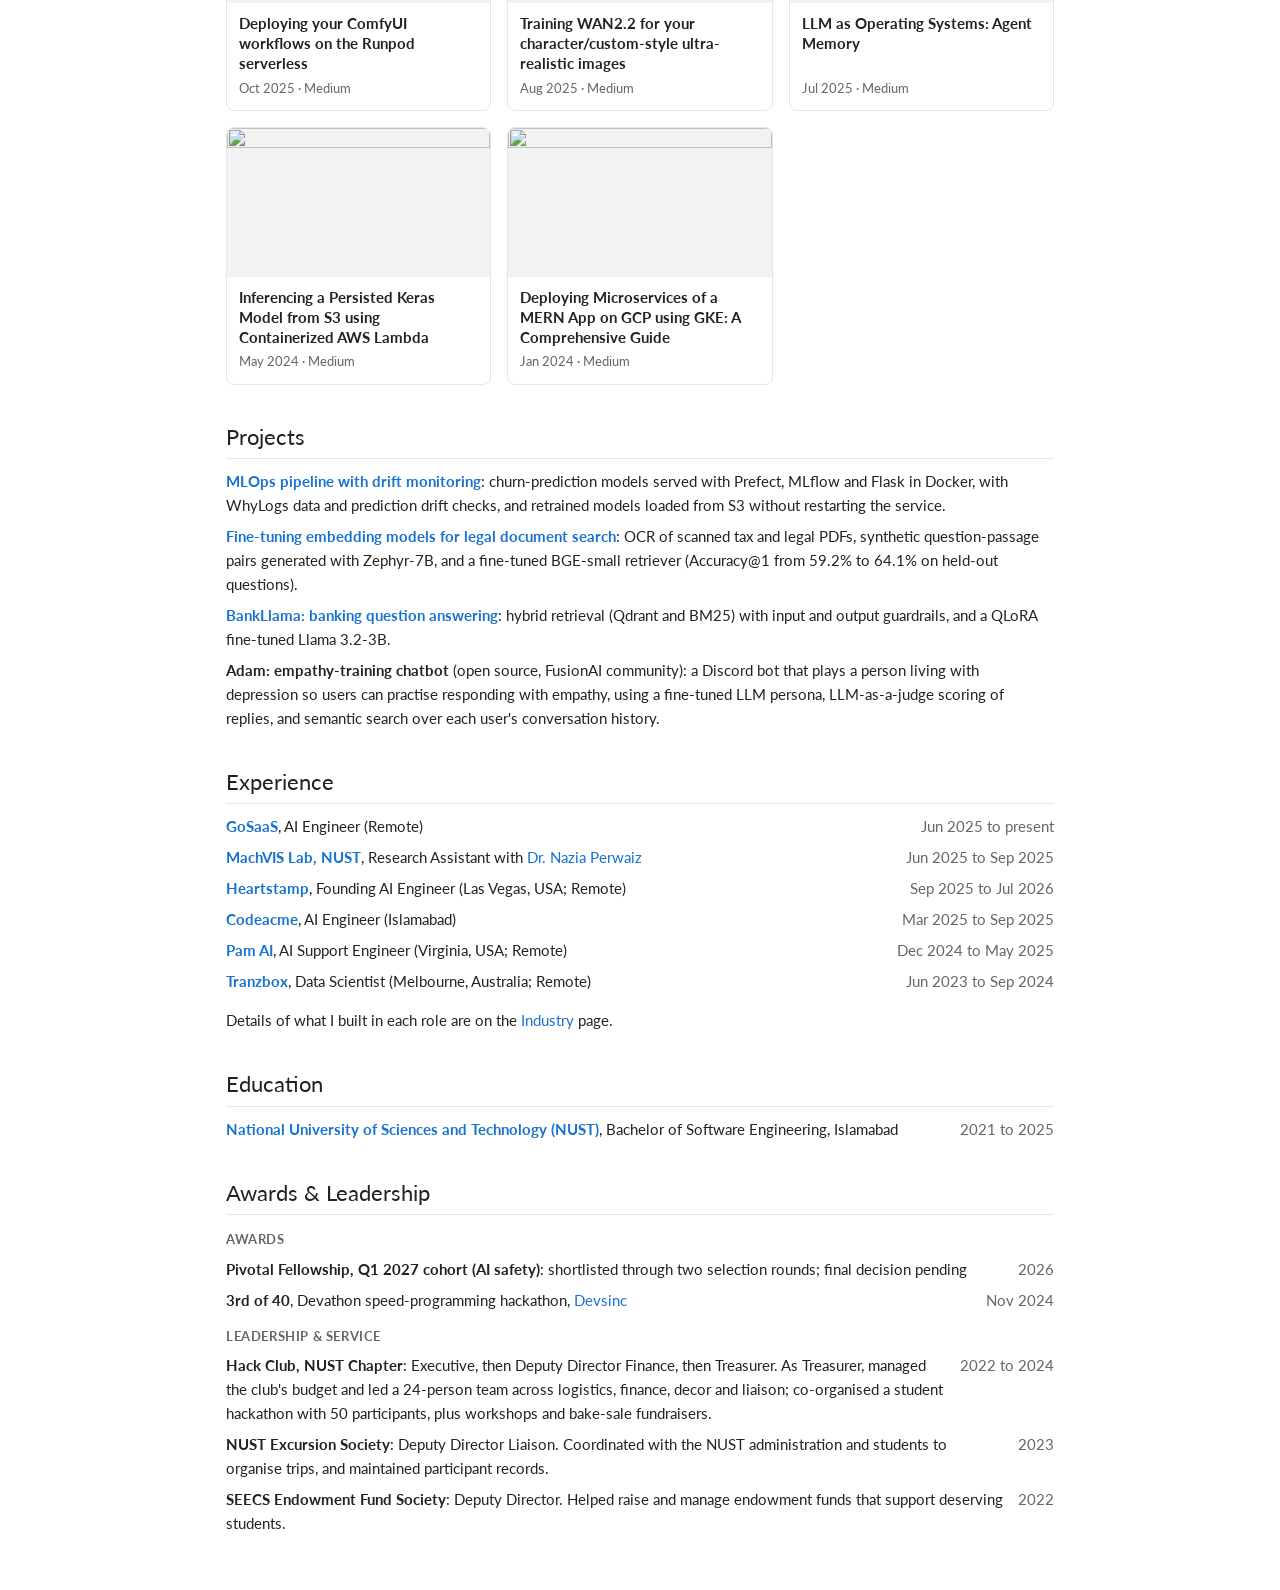
==== commit 70208f4d: "Pivotal Fellowship: note Q1 2027 cohort Co-Authored-By: Claude Opus 5.5 <noreply@anthropic.com> Clau" ====
--- a/index.html
+++ b/index.html
@@ -86,7 +86,7 @@
 
   <h2 id="activities">Awards &amp; Leadership</h2>
   <p class="sub"><b>Awards</b></p>
-  <div class="row"><div><b>Pivotal Fellowship (AI safety)</b>: shortlisted through two selection rounds; final decision pending</div><div class="when">2026</div></div>
+  <div class="row"><div><b>Pivotal Fellowship, Q1 2027 cohort (AI safety)</b>: shortlisted through two selection rounds; final decision pending</div><div class="when">2026</div></div>
   <div class="row"><div><b>3rd of 40</b>, Devathon speed-programming hackathon, <a href="https://devsinc.com/" target="_blank" rel="noopener">Devsinc</a></div><div class="when">Nov 2024</div></div>
   <p class="sub"><b>Leadership &amp; Service</b></p>
   <div class="row"><div><b>Hack Club, NUST Chapter</b>: Executive, then Deputy Director Finance, then Treasurer. As Treasurer, managed the club's budget and led a 24-person team across logistics, finance, decor and liaison; co-organised a student hackathon with 50 participants, plus workshops and bake-sale fundraisers.</div><div class="when">2022 to 2024</div></div>
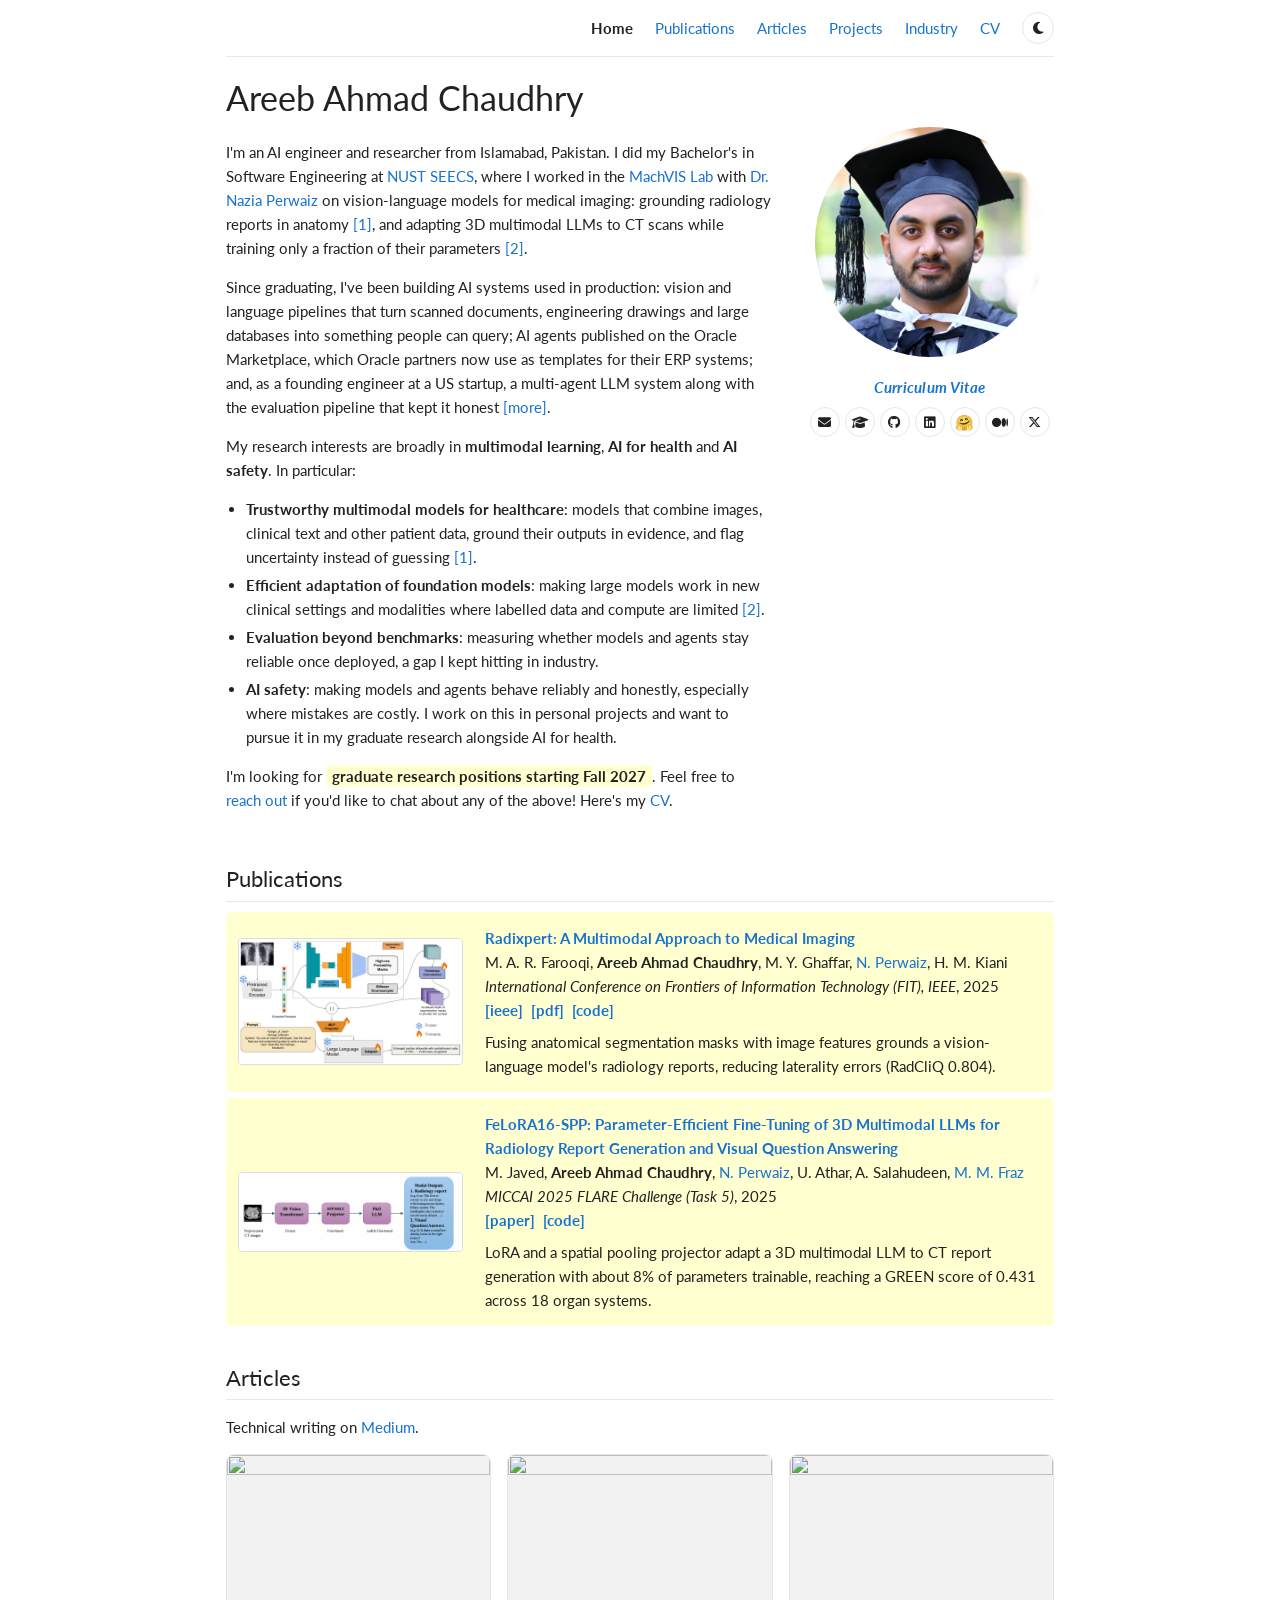
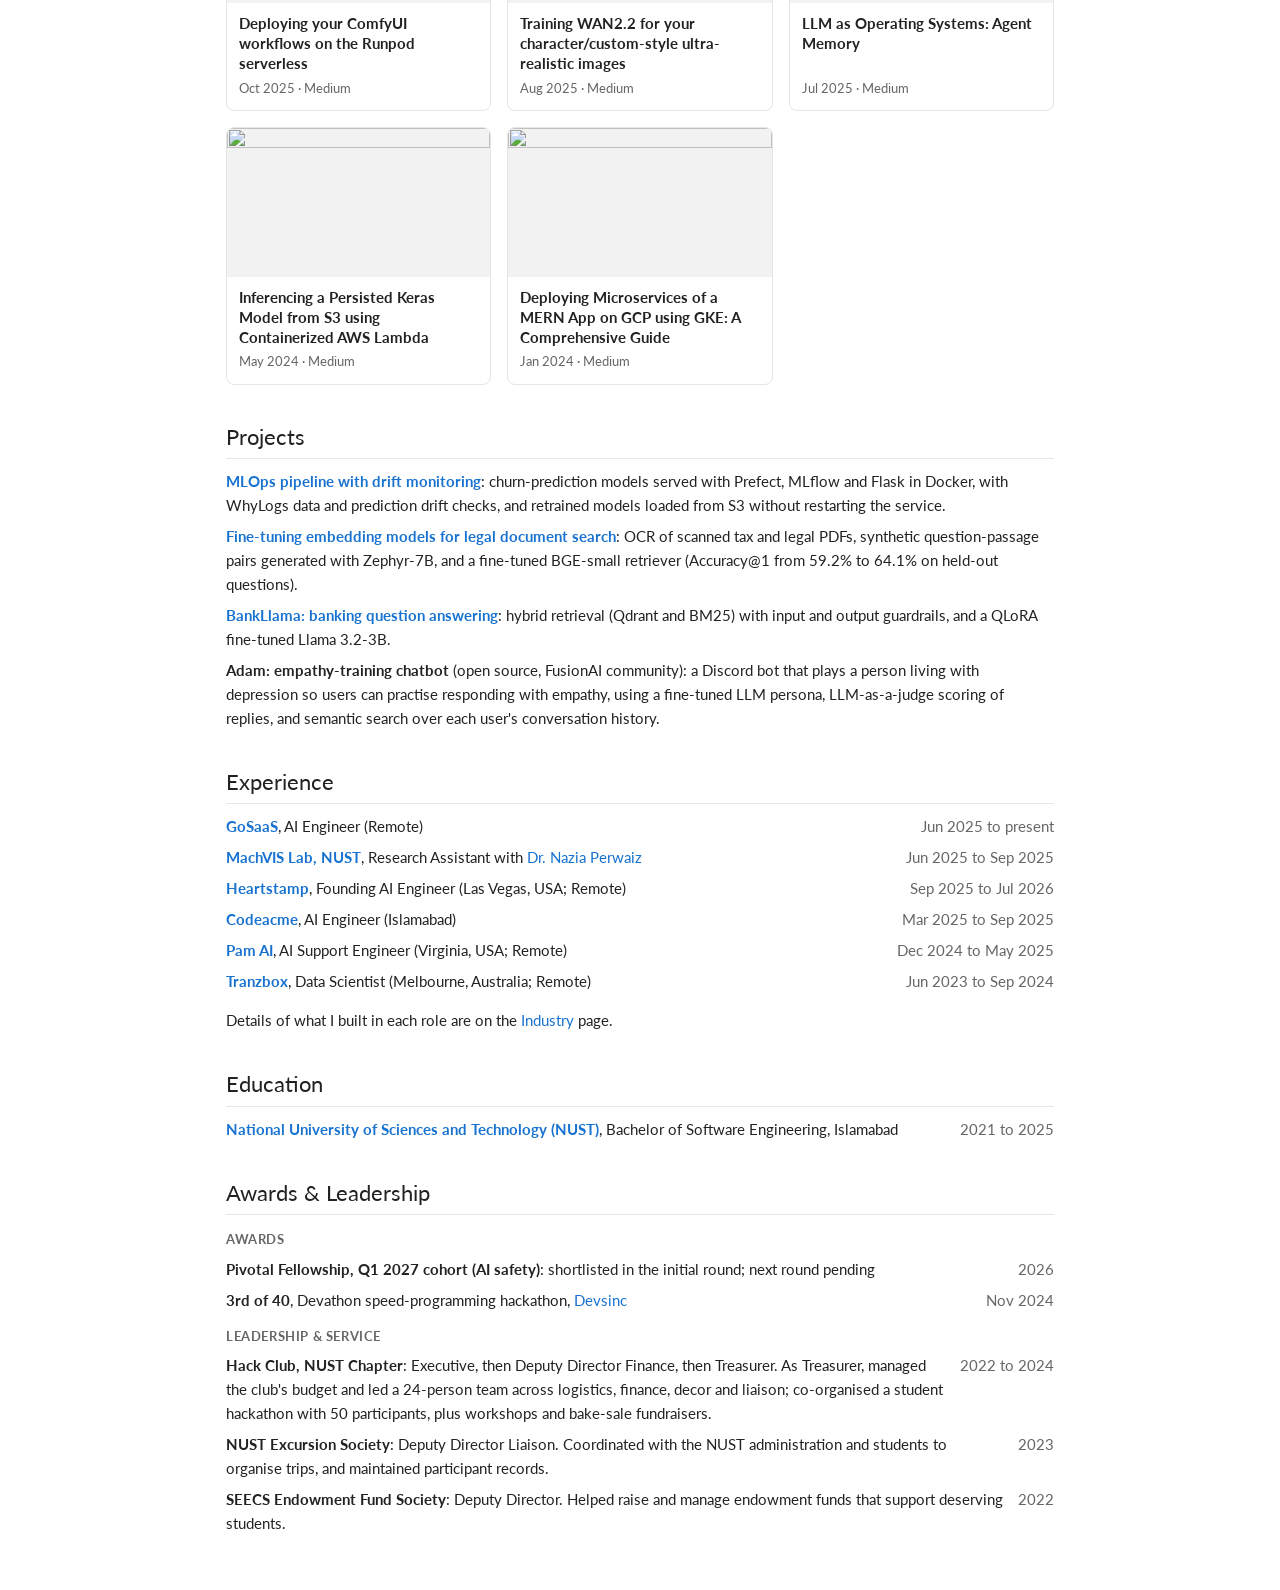
==== commit 3c459985: "Pivotal: shortlisted in the initial round; next round pending Co-Authored-By: Claude Opus 5.5 <norep" ====
--- a/index.html
+++ b/index.html
@@ -86,7 +86,7 @@
 
   <h2 id="activities">Awards &amp; Leadership</h2>
   <p class="sub"><b>Awards</b></p>
-  <div class="row"><div><b>Pivotal Fellowship, Q1 2027 cohort (AI safety)</b>: shortlisted through two selection rounds; final decision pending</div><div class="when">2026</div></div>
+  <div class="row"><div><b>Pivotal Fellowship, Q1 2027 cohort (AI safety)</b>: shortlisted in the initial round; next round pending</div><div class="when">2026</div></div>
   <div class="row"><div><b>3rd of 40</b>, Devathon speed-programming hackathon, <a href="https://devsinc.com/" target="_blank" rel="noopener">Devsinc</a></div><div class="when">Nov 2024</div></div>
   <p class="sub"><b>Leadership &amp; Service</b></p>
   <div class="row"><div><b>Hack Club, NUST Chapter</b>: Executive, then Deputy Director Finance, then Treasurer. As Treasurer, managed the club's budget and led a 24-person team across logistics, finance, decor and liaison; co-organised a student hackathon with 50 participants, plus workshops and bake-sale fundraisers.</div><div class="when">2022 to 2024</div></div>
